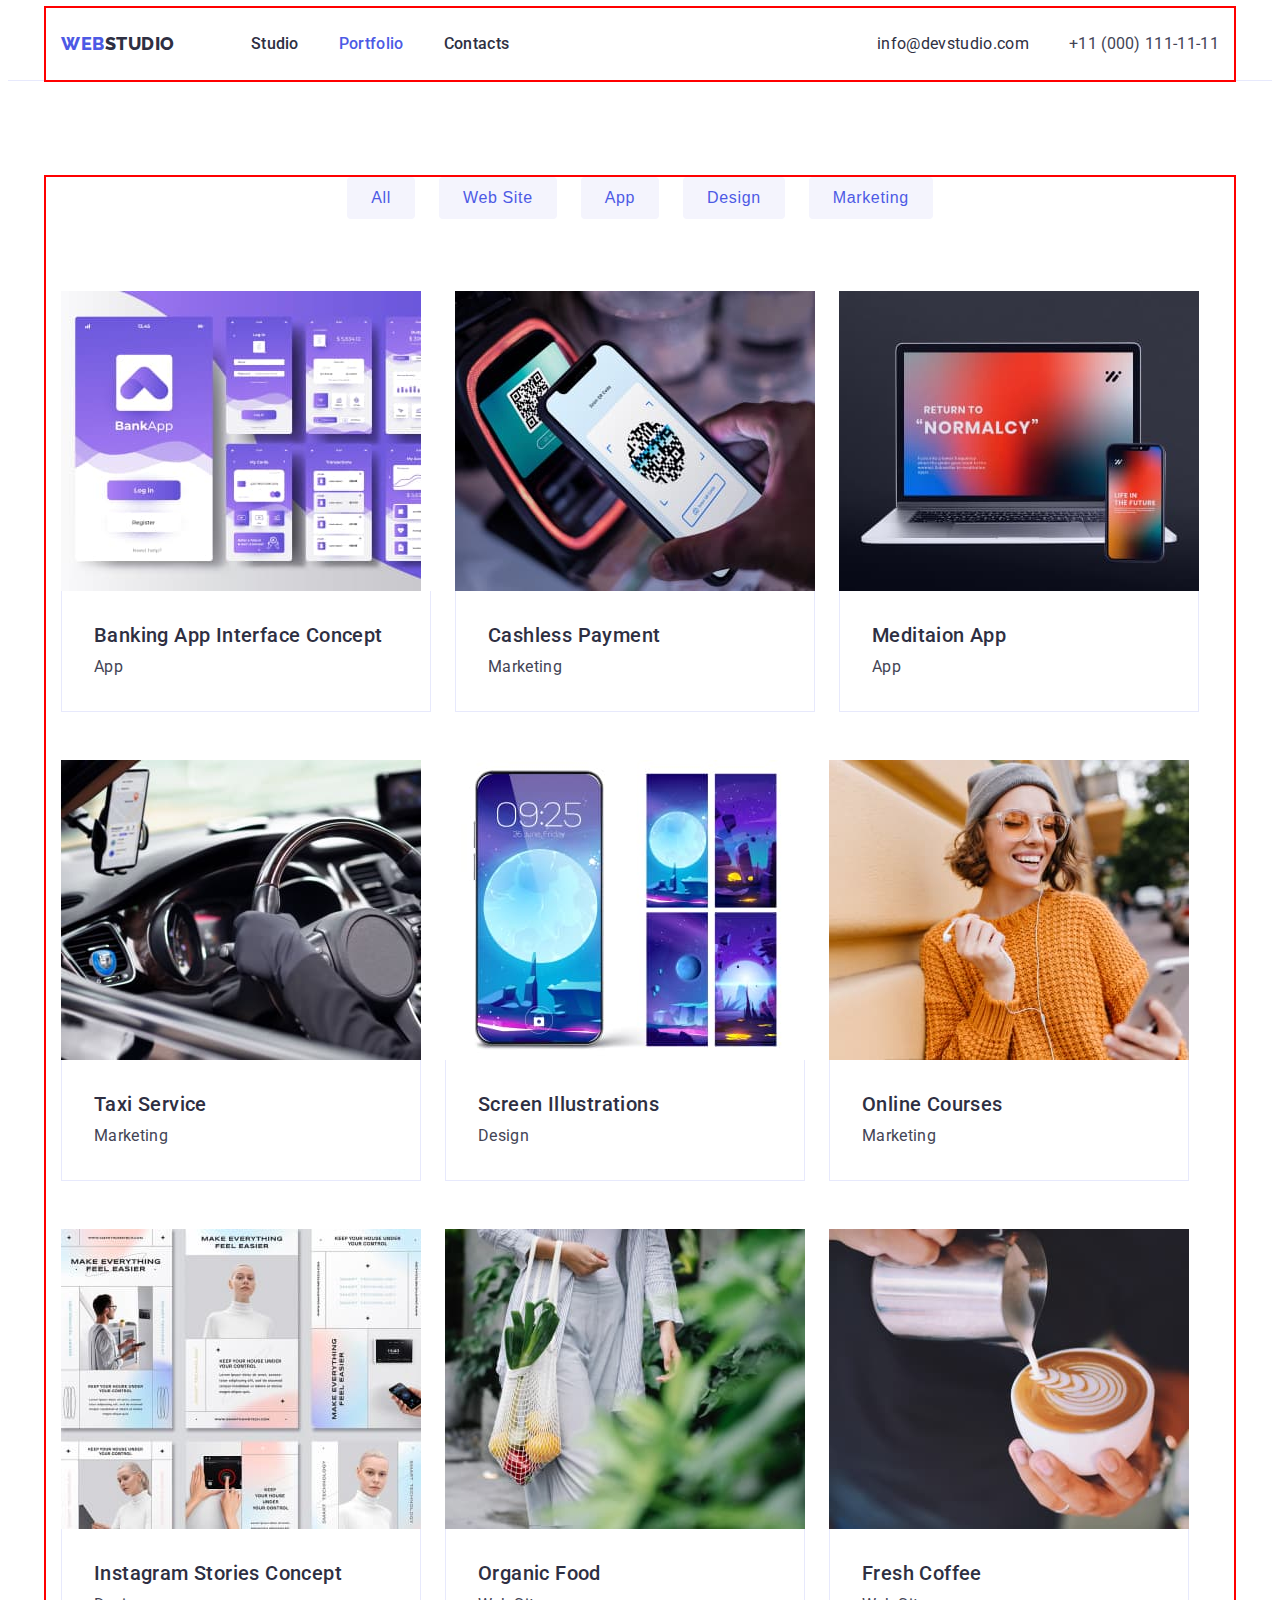
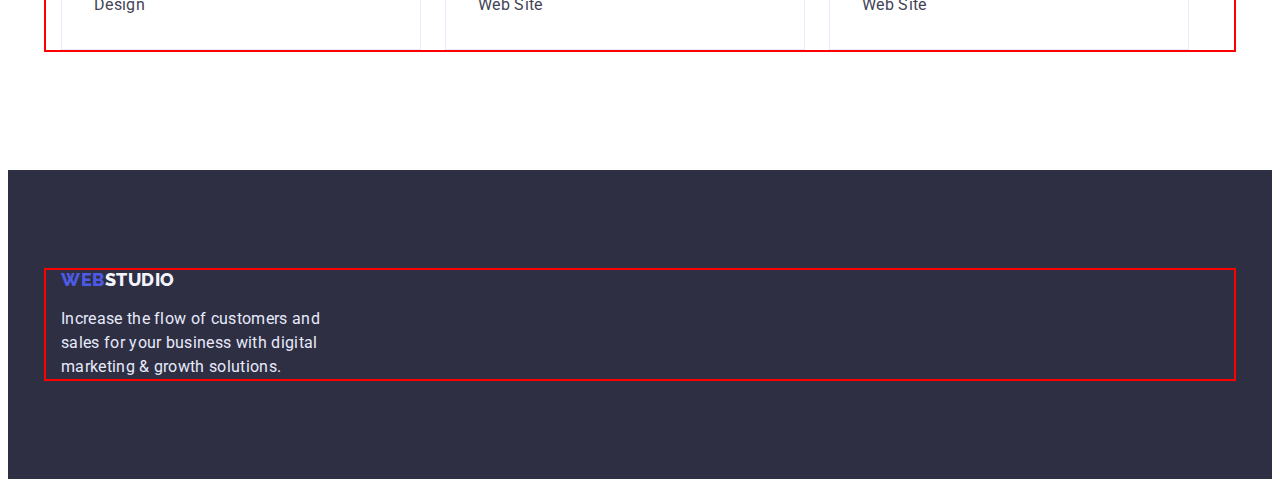
==== portfolio.html @ 454310f5 "Копіює матеріали з папки 3" ====
<!DOCTYPE html>
<html lang="en">
  <head>
    <meta charset="UTF-8" />
    <meta http-equiv="X-UA-Compatible" content="IE=edge" />
    <meta name="viewport" content="width=device-width, initial-scale=1.0" />
    <title>Webstudio</title>
    <link rel="preconnect" href="https://fonts.googleapis.com" />
    <link rel="preconnect" href="https://fonts.gstatic.com" crossorigin />
    <link
      href="https://fonts.googleapis.com/css2?family=Raleway:wght@800&family=Roboto:wght@400;500;700;900&display=swap"
      rel="stylesheet"
    />
    <link
      rel="stylesheet"
      href="https://cdnjs.cloudflare.com/ajax/libs/modern-normalize/1.1.0/modern-normalize.min.css"
      integrity="sha512-wpPYUAdjBVSE4KJnH1VR1HeZfpl1ub8YT/NKx4PuQ5NmX2tKuGu6U/JRp5y+Y8XG2tV+wKQpNHVUX03MfMFn9Q=="
      crossorigin="anonymous"
      referrerpolicy="no-referrer"
    />
    <link rel="stylesheet" href="./css/styles.css" />
  </head>
  <body>
    <!-- Site header -->
    <header class="header">
      <div class="container header-container">
        <nav class="header-navigation">
          <a href="./index.html" class="logo link"
            ><span class="accent">Web</span>Studio</a
          >
          <ul class="site-nav list">
            <li>
              <a href="./index.html" class="link-header link">Studio</a>
            </li>
            <li>
              <a href="./portfolio.html" class="link-header current link"
                >Portfolio</a
              >
            </li>
            <li><a href="#" class="link-header link">Contacts</a></li>
          </ul>
        </nav>
        <address class="address">
          <ul class="auth-nav list">
            <li>
              <a href="mailto:info@devstudio.com" class="link-mail link"
                >info@devstudio.com</a
              >
            </li>
            <li>
              <a href="tel:+110001111111" class="link-tel link"
                >+11 (000) 111-11-11</a
              >
            </li>
          </ul>
        </address>
      </div>
    </header>
    <main>
      <section class="image">
        <div class="container">
          <ul class="image-btn list">
            <li>
              <button type="button">All</button>
            </li>
            <li>
              <button type="button">Web Site</button>
            </li>
            <li>
              <button type="button">App</button>
            </li>
            <li>
              <button type="button">Design</button>
            </li>
            <li>
              <button type="button">Marketing</button>
            </li>
          </ul>
          <!-- Portfolio img  -->
          <h1 class="visually-hidden">Portfolio</h1>
          <ul class="picture list">
            <li class="picture-item">
              <img
                src="./images/banking_app.jpg"
                alt="Banking App Interface Concept"
                width="360"
                height="300"
              />
              <div class="tittle-brd">
                <h2 class="picture-title">Banking App Interface Concept</h2>
                <p class="picture-subtitle">App</p>
              </div>
            </li>
            <li>
              <img
                src="./images/cashless_payment.jpg"
                alt="Cashless Payment"
                width="360"
                height="300"
              />
              <div class="tittle-brd">
                <h2 class="picture-title">Cashless Payment</h2>
                <p class="picture-subtitle">Marketing</p>
              </div>
            </li>
            <li>
              <img
                src="./images/meditaion_app.jpg"
                alt="Meditaion App"
                width="360"
                height="300"
              />
              <div class="tittle-brd">
                <h2 class="picture-title">Meditaion App</h2>
                <p class="picture-subtitle">App</p>
              </div>
            </li>
            <li>
              <img
                src="./images/taxi_service.jpg"
                alt="Taxi Service"
                width="360"
                height="300"
              />
              <div class="tittle-brd">
                <h2 class="picture-title">Taxi Service</h2>
                <p class="picture-subtitle">Marketing</p>
              </div>
            </li>
            <li>
              <img
                src="./images/screen_illustrations.jpg"
                alt="Screen Illustrations"
                width="360"
                height="300"
              />
              <div class="tittle-brd">
                <h2 class="picture-title">Screen Illustrations</h2>
                <p class="picture-subtitle">Design</p>
              </div>
            </li>
            <li>
              <img
                src="./images/online_courses.jpg"
                alt="Online Courses"
                width="360"
                height="300"
              />
              <div class="tittle-brd">
                <h2 class="picture-title">Online Courses</h2>
                <p class="picture-subtitle">Marketing</p>
              </div>
            </li>
            <li>
              <img
                src="./images/instagram_stories_concept.jpg"
                alt="Instagram Stories Concept"
                width="360"
                height="300"
              />
              <div class="tittle-brd">
                <h2 class="picture-title">Instagram Stories Concept</h2>
                <p class="picture-subtitle">Design</p>
              </div>
            </li>
            <li>
              <img
                src="./images/organic_food.jpg"
                alt="Organic Food"
                width="360"
                height="300"
              />
              <div class="tittle-brd">
                <h2 class="picture-title">Organic Food</h2>
                <p class="picture-subtitle">Web Site</p>
              </div>
            </li>
            <li>
              <img
                src="./images/fresh_coffee.jpg"
                alt="Fresh Coffee"
                width="360"
                height="300"
              />
              <div class="tittle-brd">
                <h2 class="picture-title">Fresh Coffee</h2>
                <p class="picture-subtitle">Web Site</p>
              </div>
            </li>
          </ul>
        </div>
      </section>
    </main>
    <footer class="footer">
      <div class="container">
        <a href="./index.html" class="logo-footer link"
          ><span class="accent">Web</span>Studio</a
        >
        <p class="footer-subtitle">
          Increase the flow of customers and sales for your business with
          digital marketing & growth solutions.
        </p>
      </div>
    </footer>
  </body>
</html>
---- css/styles.css ----
/* Navigation & heading text NAVY BLUE #2E2F42 */
/* Body text SLATE #434455 */
/* Accent IRIS #4D5AE5*/
/* Hero text WHITE #FFFFFF */
/* Primary background color NAVY BLUE #2E2F42 */
/* Secondary background color CLOUD #F4F4FD*/

:root {
  --accent-color: #4d5ae5;
  --body-text: #434455;
  --heading-text: #2e2f42;
  --primary-wh-color: #ffffff;
  --primary-background-color: #2e2f42;
  --secondary-background-color: #f4f4fd;
  --bgk-btn: #404bbf;
}

body {
  background-color: var(--primary-wh-color);
  color: var(--body-text);
  font-family: "roboto", sans-serif;
}

h1,
h2,
h3,
h4,
h5,
h6,
p {
  margin: 0;
}

ul {
  margin: 0;
  padding-left: 0;
}

img {
  display: block;
  max-width: 100%;
  height: auto;
}

button {
  min-width: 169px;
  padding: 16px 32px;
  border-radius: 4px;
  cursor: pointer;
  border: transparent;
  background-color: var(--accent-color);
  font-weight: 500;
  font-size: 16px;
  letter-spacing: 0.04em;
  color: var(--primary-wh-color);
}

.container {
  max-width: 1158px;
  padding-left: 15px;
  padding-right: 15px;
  margin-left: auto;
  margin-right: auto;
  outline: 2px solid red;
}

.logo {
  font-family: "raleway", sans-serif;
  font-weight: 800;
  font-size: 18px;
  line-height: 1.33;
  letter-spacing: 0.03em;
  text-transform: uppercase;
  color: var(--heading-text);
  margin-right: 76px;
}

a:hover {
  text-decoration: none;
  cursor: default;
}

.accent {
  color: var(--accent-color);
}

.list {
  list-style: none;
}

.link {
  text-decoration: none;
}

.logo:hover,
.logo:focus {
  color: var(--accent-color);
}

/* site nav */

.header {
  border-bottom: 1px solid #e7e9fc;
}

.header-container {
  display: flex;
  align-items: center;
  padding-top: 24px;
  padding-bottom: 24px;
}

.header-navigation {
  display: flex;
  align-items: center;
  margin-right: auto;
}

.site-nav {
  display: flex;
  gap: 40px;
}

.site-nav .link-header {
  font-weight: 500;
  font-size: 16px;
  line-height: 1.5;
  letter-spacing: 0.02em;
  color: var(--heading-text);
}

.site-nav .link-header:hover,
.site-nav .link-header:focus {
  color: var(--accent-color);
}

.site-nav .link-header.current {
  color: var(--accent-color);
}

/* site auth */
.address {
  font-style: normal;
}

.auth-nav {
  display: flex;
  gap: 40px;
}

.auth-nav .link-mail {
  font-size: 16px;
  line-height: 1.5;
  letter-spacing: 0.02em;
  color: var(--heading-text);
}

.auth-nav .link-mail:hover,
.auth-nav .link-mail:focus {
  color: var(--accent-color);
}

.auth-nav .link-tel {
  font-size: 16px;
  line-height: 1.5;
  letter-spacing: 0.02em;
  color: var(--body-text);
}

.auth-nav .link-tel:hover,
.auth-nav .link-tel:focus {
  color: var(--accent-color);
}

/* Hero */

.hero {
  background-color: var(--primary-background-color);
  padding-top: 188px;
  padding-bottom: 188px;
  display: flex;
  text-align: center;
}

.hero-title {
  max-width: 500px;
  font-size: 56px;
  line-height: 1.07;
  letter-spacing: 0.02em;
  color: #ffffff;
  margin: 0 auto;
  margin-bottom: 48px;
}

/* Features */
.features {
  padding-top: 120px;
  padding-bottom: 120px;
}

.section-title {
  font-size: 36px;
  line-height: 1.11;
  letter-spacing: 0.02em;
  text-transform: capitalize;
  color: var(--heading-text);
  text-align: center;
}

.features-list {
  display: flex;
  gap: 24px;
}

.features-item,
.features-subtitle {
  min-width: 264px;
}

.visually-hidden {
  position: absolute;
  white-space: nowrap;
  width: 1px;
  height: 1px;
  overflow: hidden;
  border: 0;
  padding: 0;
  clip: rect(0 0 0 0);
  clip-path: inset(50%);
  margin: -1px;
}

.features-list .title {
  width: calc((100% - 72px) / 4);
  font-weight: 500;
  font-size: 20px;
  line-height: 1.2;
  letter-spacing: 0.02em;
  color: var(--heading-text);
}

.features-subtitle {
  font-size: 16px;
  line-height: 1.5;
  letter-spacing: 0.02em;
  color: var(--body-text);
  margin-top: 8px;
}

/* Work examples */

.examples {
  padding-bottom: 120px;
}

.examples-list {
  display: flex;
  margin-top: 72px;
  gap: 24px;
}

.examples-item {
  width: calc((100% - 48px) / 3);
}

/* Our Team */

.team {
  background-color: var(--secondary-background-color);
  padding-top: 120px;
  padding-bottom: 120px;
}

.title-our-team {
  font-size: 36px;
  line-height: 1.11;
  letter-spacing: 0.02em;
  text-transform: capitalize;
  color: var(--heading-text);
  text-align: center;
}

.team-list {
  margin-top: 72px;
  display: flex;
  margin: 0px auto;
  gap: 24px;
}

.pic {
  width: calc((100% - 72px) / 4);
  background-color: var(--primary-wh-color);
  margin-top: 72px;
}

.team-title {
  font-weight: 500;
  font-size: 20px;
  line-height: 1.2;
  letter-spacing: 0.02em;
  color: var(--heading-text);
}

.team-subtitle {
  font-size: 16px;
  line-height: 1.5;
  letter-spacing: 0.02em;
  color: var(--body-text);
  margin-top: 8px;
}

.team-desc {
  padding: 32px 16px;
  text-align: center;
}

/* Portfolio buttons */

.image-btn {
  display: flex;
  gap: 24px;
  margin-bottom: 72px;
  justify-content: center;
}

.image-btn button {
  min-width: 0;
  padding: 12px 24px;
  color: var(--accent-color);
  background-color: var(--secondary-background-color);
  cursor: pointer;
  border: transparent;
}

button:hover,
button:focus {
  background-color: var(--accent-color);
  color: var(--primary-wh-color);
}

/* Portfolio img */

.image {
  padding-top: 96px;
  padding-bottom: 120px;
}
.picture {
  display: flex;
  flex-wrap: wrap;
  column-gap: 24px;
  row-gap: 48px;
  flex-shrink: 0;
}

.picture-item {
  width: calc((100% - 48px) / 3);
}

.picture-title {
  font-weight: 500;
  font-size: 20px;
  line-height: 1.2;
  letter-spacing: 0.02em;
  color: var(--heading-text);
  padding-left: 16px;
  margin-bottom: 8px;
}

.picture-subtitle {
  font-size: 16px;
  line-height: 1.5;
  letter-spacing: 0.02em;
  padding-left: 16px;
}

.tittle-brd {
  border: 1px solid #e7e9fc;
  border-top: none;
  padding: 32px 16px;
}

/* Footer */

.footer {
  background-color: var(--primary-background-color);
  padding-top: 100px;
  padding-bottom: 100px;
}

.logo-footer {
  font-family: "raleway", sans-serif;
  font-weight: 800;
  font-size: 18px;
  line-height: 1.16;
  letter-spacing: 0.03em;
  text-transform: uppercase;
  color: #f4f4fd;
}

.footer-subtitle {
  max-width: 264px;
  font-size: 16px;
  line-height: 1.5;
  letter-spacing: 0.02em;
  color: #e7e9fc;
  margin-top: 16px;
}
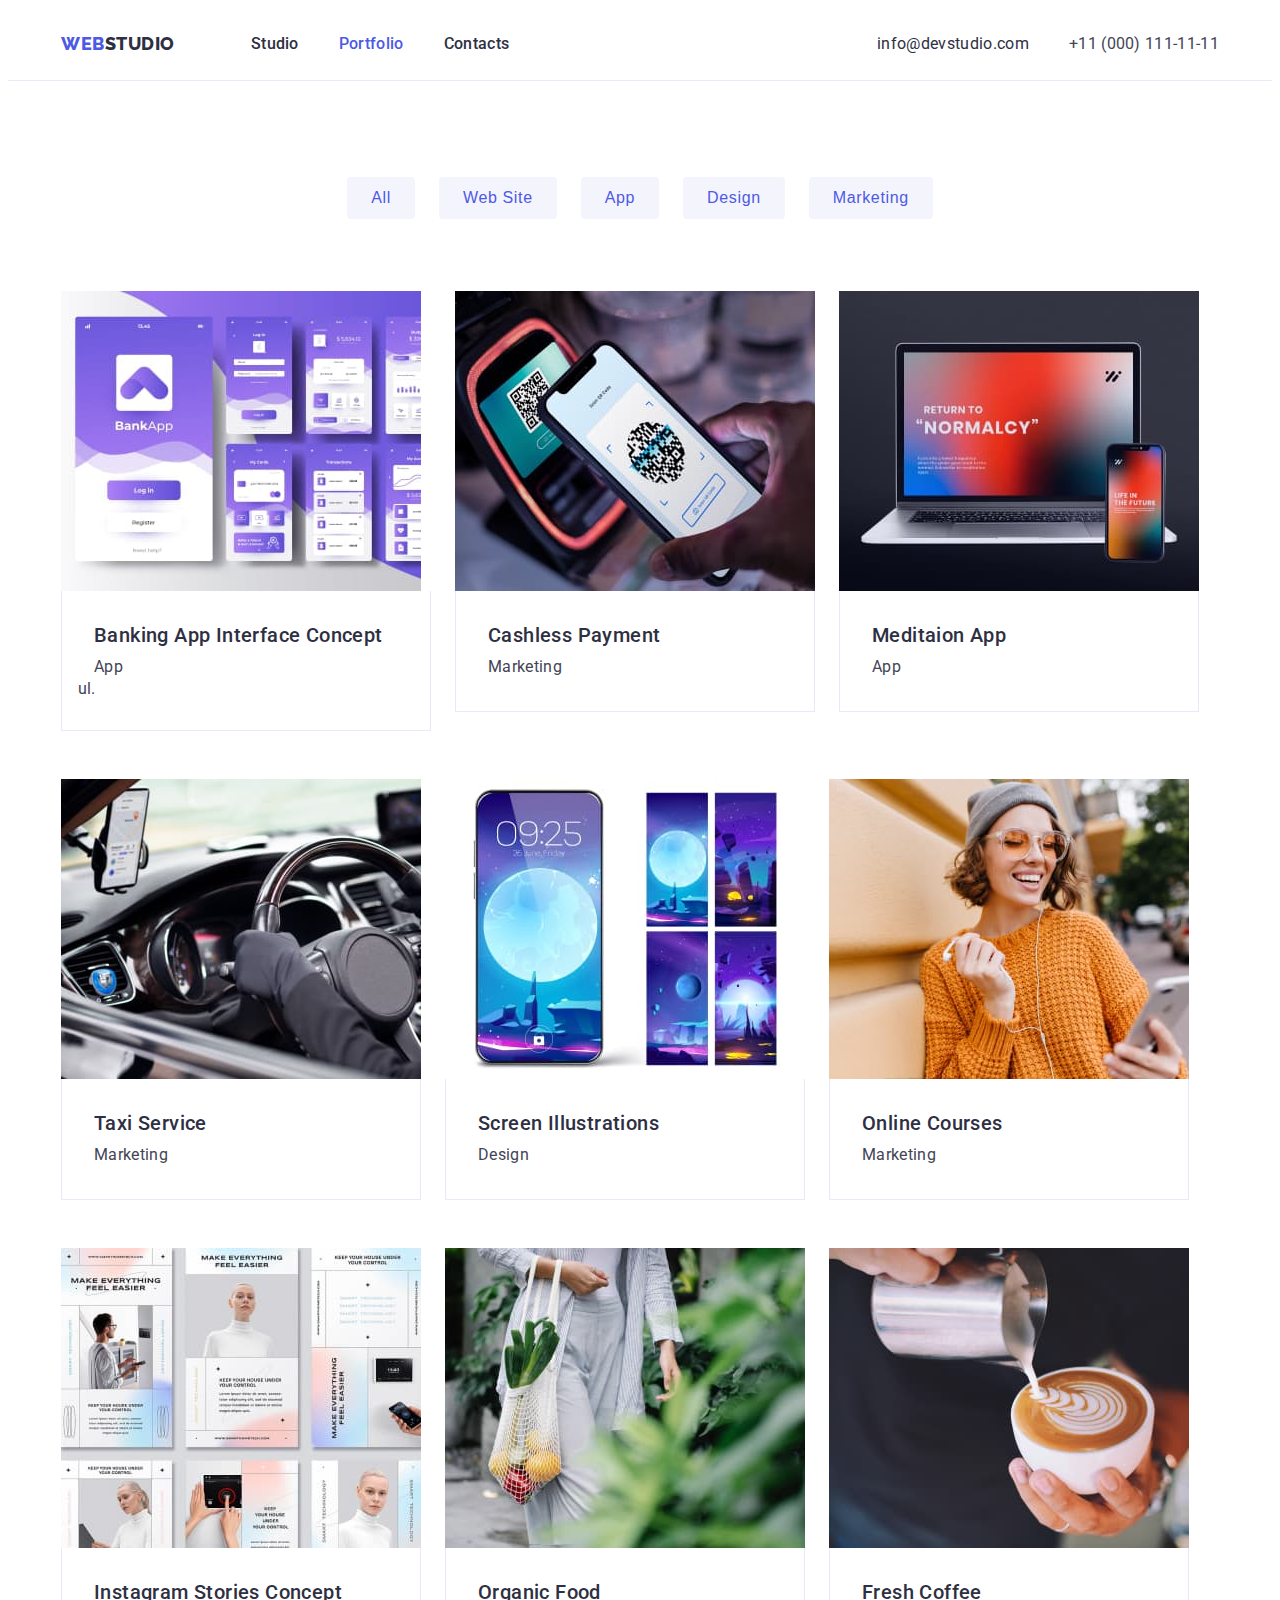
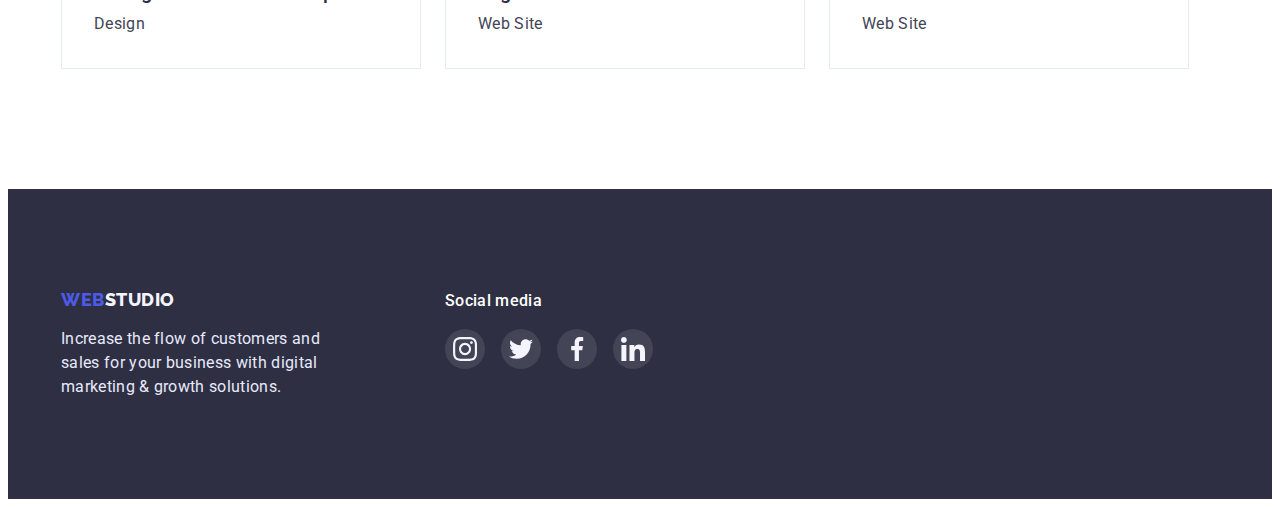
==== commit 8cc60ff4: "Закінчує першу сторінку по дз 4." ====
--- a/portfolio.html
+++ b/portfolio.html
@@ -89,6 +89,7 @@
               <div class="tittle-brd">
                 <h2 class="picture-title">Banking App Interface Concept</h2>
                 <p class="picture-subtitle">App</p>
+                ul.
               </div>
             </li>
             <li>
@@ -192,14 +193,41 @@
       </section>
     </main>
     <footer class="footer">
-      <div class="container">
-        <a href="./index.html" class="logo-footer link"
-          ><span class="accent">Web</span>Studio</a
-        >
-        <p class="footer-subtitle">
-          Increase the flow of customers and sales for your business with
-          digital marketing & growth solutions.
-        </p>
+      <div class="container footer-container">
+        <div>
+          <a href="./index.html" class="logo-footer link"
+            ><span class="accent">Web</span>Studio</a
+          >
+          <p class="footer-subtitle">
+            Increase the flow of customers and sales for your business with
+            digital marketing & growth solutions.
+          </p>
+        </div>
+        <div>
+          <p class="soc-footer-subtitle">Social media</p>
+          <ul class="soc-footer-list list">
+            <li class="soc-footer-item">
+              <svg class="footer-icon" width="24" height="24">
+                <use href="./images/symbol-defs.svg#icon-instagram-2"></use>
+              </svg>
+            </li>
+            <li class="soc-footer-item">
+              <svg class="footer-icon" width="24" height="24">
+                <use href="./images/symbol-defs.svg#icon-twitter-1"></use>
+              </svg>
+            </li>
+            <li class="soc-footer-item">
+              <svg class="footer-icon" width="24" height="24">
+                <use href="./images/symbol-defs.svg#icon-facebook-1"></use>
+              </svg>
+            </li>
+            <li class="soc-footer-item">
+              <svg class="footer-icon" width="24" height="24">
+                <use href="./images/symbol-defs.svg#icon-linkedin-1"></use>
+              </svg>
+            </li>
+          </ul>
+        </div>
       </div>
     </footer>
   </body>
--- a/css/styles.css
+++ b/css/styles.css
@@ -13,6 +13,7 @@
   --primary-background-color: #2e2f42;
   --secondary-background-color: #f4f4fd;
   --bgk-btn: #404bbf;
+  --grd: linear-gradient(rgba(46, 47, 66, 0.7), rgba(46, 47, 66, 0.7));
 }
 
 body {
@@ -42,6 +43,15 @@
   height: auto;
 }
 
+.container {
+  width: 1158px;
+  padding-left: 15px;
+  padding-right: 15px;
+  margin-left: auto;
+  margin-right: auto;
+  /* outline: 2px solid red; */
+}
+
 button {
   min-width: 169px;
   padding: 16px 32px;
@@ -55,13 +65,8 @@
   color: var(--primary-wh-color);
 }
 
-.container {
-  max-width: 1158px;
-  padding-left: 15px;
-  padding-right: 15px;
-  margin-left: auto;
-  margin-right: auto;
-  outline: 2px solid red;
+.button:is(:hover, :focus) {
+  background-color: var(--bgk-btn);
 }
 
 .logo {
@@ -175,11 +180,16 @@
 /* Hero */
 
 .hero {
+  display: flex;
+  text-align: center;
+}
+
+.hero-container {
   background-color: var(--primary-background-color);
+  background-image: var(--grd), url(../images/people-office\ 1.jpg);
+  background-size: cover;
   padding-top: 188px;
   padding-bottom: 188px;
-  display: flex;
-  text-align: center;
 }
 
 .hero-title {
@@ -193,6 +203,26 @@
 }
 
 /* Features */
+.features-icon-list {
+  display: flex;
+  gap: 24px;
+}
+
+.features-icon-item {
+  display: flex;
+  justify-content: center;
+  align-items: center;
+  width: 264px;
+  height: 112px;
+  background-color: #f4f4fd;
+  border-radius: 4px;
+  margin-bottom: 8px;
+}
+
+/* .features-icon { 
+
+}*/
+
 .features {
   padding-top: 120px;
   padding-bottom: 120px;
@@ -307,6 +337,7 @@
   letter-spacing: 0.02em;
   color: var(--body-text);
   margin-top: 8px;
+  margin-bottom: 8px;
 }
 
 .team-desc {
@@ -314,6 +345,72 @@
   text-align: center;
 }
 
+.team-soc-list {
+  display: flex;
+  justify-content: center;
+  gap: 24px;
+}
+
+.team-soc-item {
+  width: 40px;
+  height: 40px;
+}
+
+.team-soc-link {
+  width: 100%;
+  height: 100%;
+  background-color: var(--accent-color);
+  display: flex;
+  align-items: center;
+  justify-content: center;
+  border-radius: 50%;
+  color: #ffffff;
+}
+
+.team-soc-icon {
+  fill: currentColor;
+}
+
+.team-soc-link:is(:hover, :focus) {
+  background-color: var(--bgk-btn);
+}
+
+/* <!-- ----------Customers--------- --> */
+
+.customers {
+  padding-top: 130px;
+  padding-bottom: 120px;
+}
+
+.customers-list {
+  display: flex;
+  gap: 24px;
+  margin-top: 72px;
+}
+
+.customers-item {
+  width: calc((100% - 120px) / 6);
+  height: 88px;
+}
+.customers-link {
+  width: 100%;
+  height: 100%;
+  border: 1px solid #8e8f99;
+  border-radius: 5px;
+  display: flex;
+  align-items: center;
+  justify-content: center;
+  color: #8e8f99;
+}
+.customers-icon {
+  fill: currentColor;
+}
+
+.customers-link:is(:hover, :focus) {
+  border-color: var(--bgk-btn);
+  color: var(--bgk-btn);
+}
+
 /* Portfolio buttons */
 
 .image-btn {
@@ -325,6 +422,8 @@
 
 .image-btn button {
   min-width: 0;
+  font-weight: 500;
+  font-size: 16px;
   padding: 12px 24px;
   color: var(--accent-color);
   background-color: var(--secondary-background-color);
@@ -385,6 +484,18 @@
   background-color: var(--primary-background-color);
   padding-top: 100px;
   padding-bottom: 100px;
+}
+
+.footer-container {
+  display: flex;
+  justify-content: normal;
+  align-items: baseline;
+  gap: 120px;
+}
+
+.logo-footer-container {
+  display: flex;
+  justify-content: center;
 }
 
 .logo-footer {
@@ -405,3 +516,38 @@
   color: #e7e9fc;
   margin-top: 16px;
 }
+
+.soc-footer-container {
+  display: flex;
+  justify-content: center;
+}
+
+.soc-footer-list {
+  display: flex;
+  margin-top: 16px;
+  gap: 16px;
+}
+
+.soc-footer-item {
+  display: flex;
+  justify-content: center;
+  align-items: center;
+  width: 40px;
+  height: 40px;
+  border-radius: 50%;
+  fill: #f4f4fd;
+  background-color: #434455;
+}
+
+.soc-footer-item:is(:hover, :focus) {
+  background-color: #31d0aa;
+}
+
+.soc-footer-subtitle {
+  justify-content: center;
+  font-weight: 500;
+  font-size: 16px;
+  line-height: 1.5;
+  letter-spacing: 0.02em;
+  color: #ffffff;
+}
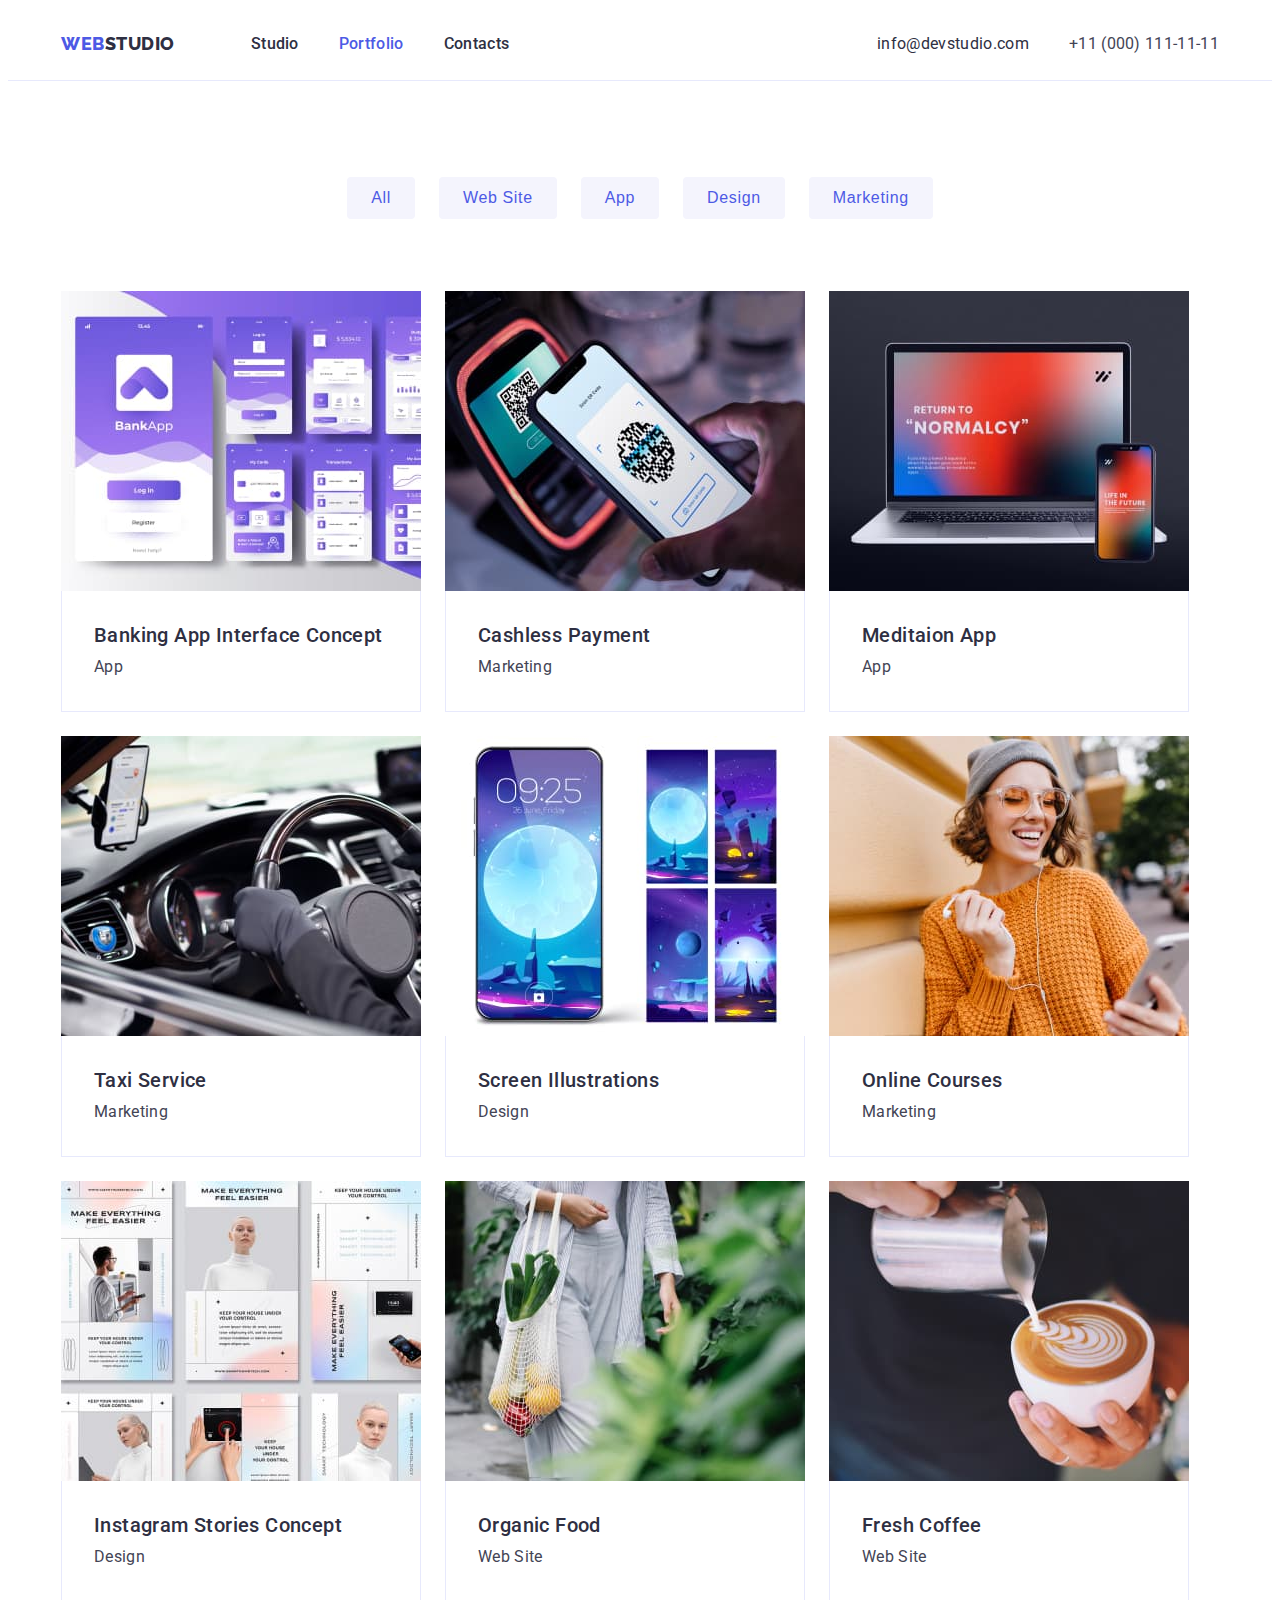
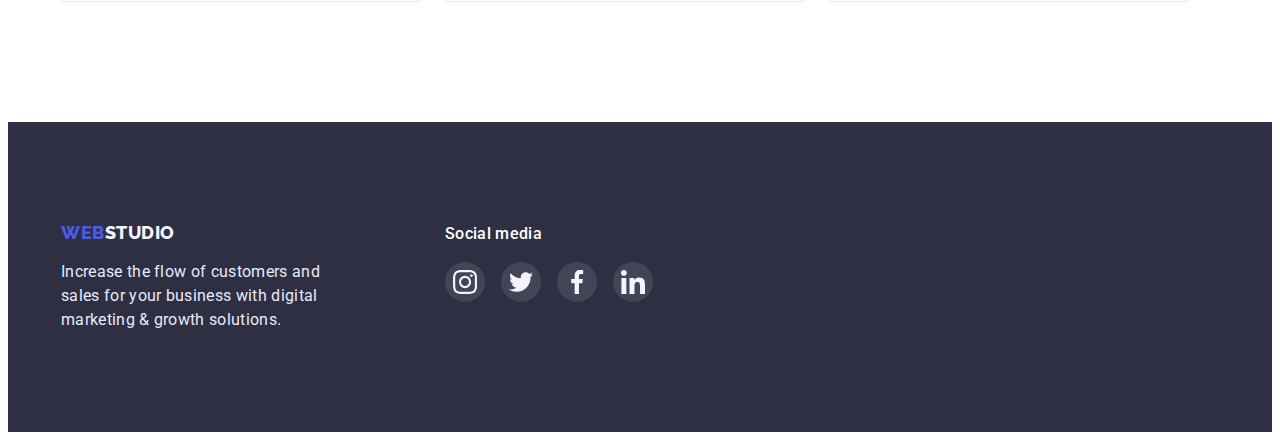
==== commit 2e8a68b5: "Підключає тінь і ховер до карток портфоліо." ====
--- a/portfolio.html
+++ b/portfolio.html
@@ -79,114 +79,131 @@
           <!-- Portfolio img  -->
           <h1 class="visually-hidden">Portfolio</h1>
           <ul class="picture list">
-            <li class="picture-item">
-              <img
-                src="./images/banking_app.jpg"
-                alt="Banking App Interface Concept"
-                width="360"
-                height="300"
-              />
-              <div class="tittle-brd">
-                <h2 class="picture-title">Banking App Interface Concept</h2>
-                <p class="picture-subtitle">App</p>
-                ul.
-              </div>
-            </li>
-            <li>
-              <img
-                src="./images/cashless_payment.jpg"
-                alt="Cashless Payment"
-                width="360"
-                height="300"
-              />
-              <div class="tittle-brd">
-                <h2 class="picture-title">Cashless Payment</h2>
-                <p class="picture-subtitle">Marketing</p>
-              </div>
-            </li>
-            <li>
-              <img
-                src="./images/meditaion_app.jpg"
-                alt="Meditaion App"
-                width="360"
-                height="300"
-              />
-              <div class="tittle-brd">
-                <h2 class="picture-title">Meditaion App</h2>
-                <p class="picture-subtitle">App</p>
-              </div>
-            </li>
-            <li>
-              <img
-                src="./images/taxi_service.jpg"
-                alt="Taxi Service"
-                width="360"
-                height="300"
-              />
-              <div class="tittle-brd">
-                <h2 class="picture-title">Taxi Service</h2>
-                <p class="picture-subtitle">Marketing</p>
-              </div>
-            </li>
-            <li>
-              <img
-                src="./images/screen_illustrations.jpg"
-                alt="Screen Illustrations"
-                width="360"
-                height="300"
-              />
-              <div class="tittle-brd">
-                <h2 class="picture-title">Screen Illustrations</h2>
-                <p class="picture-subtitle">Design</p>
-              </div>
-            </li>
-            <li>
-              <img
-                src="./images/online_courses.jpg"
-                alt="Online Courses"
-                width="360"
-                height="300"
-              />
-              <div class="tittle-brd">
-                <h2 class="picture-title">Online Courses</h2>
-                <p class="picture-subtitle">Marketing</p>
-              </div>
-            </li>
-            <li>
-              <img
-                src="./images/instagram_stories_concept.jpg"
-                alt="Instagram Stories Concept"
-                width="360"
-                height="300"
-              />
-              <div class="tittle-brd">
-                <h2 class="picture-title">Instagram Stories Concept</h2>
-                <p class="picture-subtitle">Design</p>
-              </div>
-            </li>
-            <li>
-              <img
-                src="./images/organic_food.jpg"
-                alt="Organic Food"
-                width="360"
-                height="300"
-              />
-              <div class="tittle-brd">
-                <h2 class="picture-title">Organic Food</h2>
-                <p class="picture-subtitle">Web Site</p>
-              </div>
-            </li>
-            <li>
-              <img
-                src="./images/fresh_coffee.jpg"
-                alt="Fresh Coffee"
-                width="360"
-                height="300"
-              />
-              <div class="tittle-brd">
-                <h2 class="picture-title">Fresh Coffee</h2>
-                <p class="picture-subtitle">Web Site</p>
-              </div>
+            <li class="picture-item-list list">
+              <a href="" class="picture-item-link">
+                <img
+                  src="./images/banking_app.jpg"
+                  alt="Banking App Interface Concept"
+                  width="360"
+                  height="300"
+                />
+                <div class="tittle-brd">
+                  <h2 class="picture-title">Banking App Interface Concept</h2>
+                  <p class="picture-subtitle">App</p>
+                </div>
+              </a>
+            </li>
+            <li class="picture-item-list list">
+              <a href="" class="picture-item-link">
+                <img
+                  src="./images/cashless_payment.jpg"
+                  alt="Cashless Payment"
+                  width="360"
+                  height="300"
+                />
+                <div class="tittle-brd">
+                  <h2 class="picture-title">Cashless Payment</h2>
+                  <p class="picture-subtitle">Marketing</p>
+                </div>
+              </a>
+            </li>
+            <li>
+              <a href="" class="picture-item-link">
+                <img
+                  src="./images/meditaion_app.jpg"
+                  alt="Meditaion App"
+                  width="360"
+                  height="300"
+                />
+                <div class="tittle-brd">
+                  <h2 class="picture-title">Meditaion App</h2>
+                  <p class="picture-subtitle">App</p>
+                </div>
+              </a>
+            </li>
+            <li>
+              <a href="" class="picture-item-link">
+                <img
+                  src="./images/taxi_service.jpg"
+                  alt="Taxi Service"
+                  width="360"
+                  height="300"
+                />
+                <div class="tittle-brd">
+                  <h2 class="picture-title">Taxi Service</h2>
+                  <p class="picture-subtitle">Marketing</p>
+                </div>
+              </a>
+            </li>
+            <li>
+              <a href="" class="picture-item-link">
+                <img
+                  src="./images/screen_illustrations.jpg"
+                  alt="Screen Illustrations"
+                  width="360"
+                  height="300"
+                />
+                <div class="tittle-brd">
+                  <h2 class="picture-title">Screen Illustrations</h2>
+                  <p class="picture-subtitle">Design</p>
+                </div>
+              </a>
+            </li>
+            <li>
+              <a href="" class="picture-item-link">
+                <img
+                  src="./images/online_courses.jpg"
+                  alt="Online Courses"
+                  width="360"
+                  height="300"
+                />
+                <div class="tittle-brd">
+                  <h2 class="picture-title">Online Courses</h2>
+                  <p class="picture-subtitle">Marketing</p>
+                </div>
+              </a>
+            </li>
+            <li>
+              <a href="" class="picture-item-link">
+                <img
+                  src="./images/instagram_stories_concept.jpg"
+                  alt="Instagram Stories Concept"
+                  width="360"
+                  height="300"
+                />
+                <div class="tittle-brd">
+                  <h2 class="picture-title">Instagram Stories Concept</h2>
+                  <p class="picture-subtitle">Design</p>
+                </div>
+              </a>
+            </li>
+            <li>
+              <a href="" class="picture-item-link">
+                <img
+                  src="./images/organic_food.jpg"
+                  alt="Organic Food"
+                  width="360"
+                  height="300"
+                />
+                <div class="tittle-brd">
+                  <h2 class="picture-title">Organic Food</h2>
+                  <p class="picture-subtitle">Web Site</p>
+                </div>
+              </a>
+            </li>
+            <li>
+              <a href="" class="picture-item-link">
+                <img
+                  src="./images/fresh_coffee.jpg"
+                  alt="Fresh Coffee"
+                  width="360"
+                  height="300"
+                />
+                <div class="tittle-brd">
+                  <h2 class="picture-title">Fresh Coffee</h2>
+                  <p class="picture-subtitle">Web Site</p>
+                </div>
+              </a>
             </li>
           </ul>
         </div>
--- a/css/styles.css
+++ b/css/styles.css
@@ -321,6 +321,8 @@
   width: calc((100% - 72px) / 4);
   background-color: var(--primary-wh-color);
   margin-top: 72px;
+  box-shadow: 0px 1px 6px rgba(46, 47, 66, 0.08),
+    0px 1px 1px rgba(46, 47, 66, 0.16), 0px 2px 1px rgba(46, 47, 66, 0.08);
 }
 
 .team-title {
@@ -435,6 +437,8 @@
 button:focus {
   background-color: var(--accent-color);
   color: var(--primary-wh-color);
+  box-shadow: 0px 3px 1px rgba(0, 0, 0, 0.1), 0px 2px 1px rgba(0, 0, 0, 0.08),
+    0px 2px 2px rgba(0, 0, 0, 0.12);
 }
 
 /* Portfolio img */
@@ -443,16 +447,28 @@
   padding-top: 96px;
   padding-bottom: 120px;
 }
+
 .picture {
   display: flex;
   flex-wrap: wrap;
-  column-gap: 24px;
-  row-gap: 48px;
-  flex-shrink: 0;
-}
-
-.picture-item {
-  width: calc((100% - 48px) / 3);
+  gap: 24px;
+  /* column-gap: 24px; 
+  /* row-gap: 48px; */
+}
+
+.picture-item-list {
+  display: flex;
+  flex-basis: calc ((100% - 48px) / 3);
+}
+
+.picture-item-link {
+  display: inline-block;
+  text-decoration: none;
+}
+
+.picture-item-link:is(:hover, :focus) {
+  box-shadow: 0px 1px 6px rgba(46, 47, 66, 0.08);
+  cursor: pointer;
 }
 
 .picture-title {
@@ -470,6 +486,7 @@
   line-height: 1.5;
   letter-spacing: 0.02em;
   padding-left: 16px;
+  color: #434455;
 }
 
 .tittle-brd {
